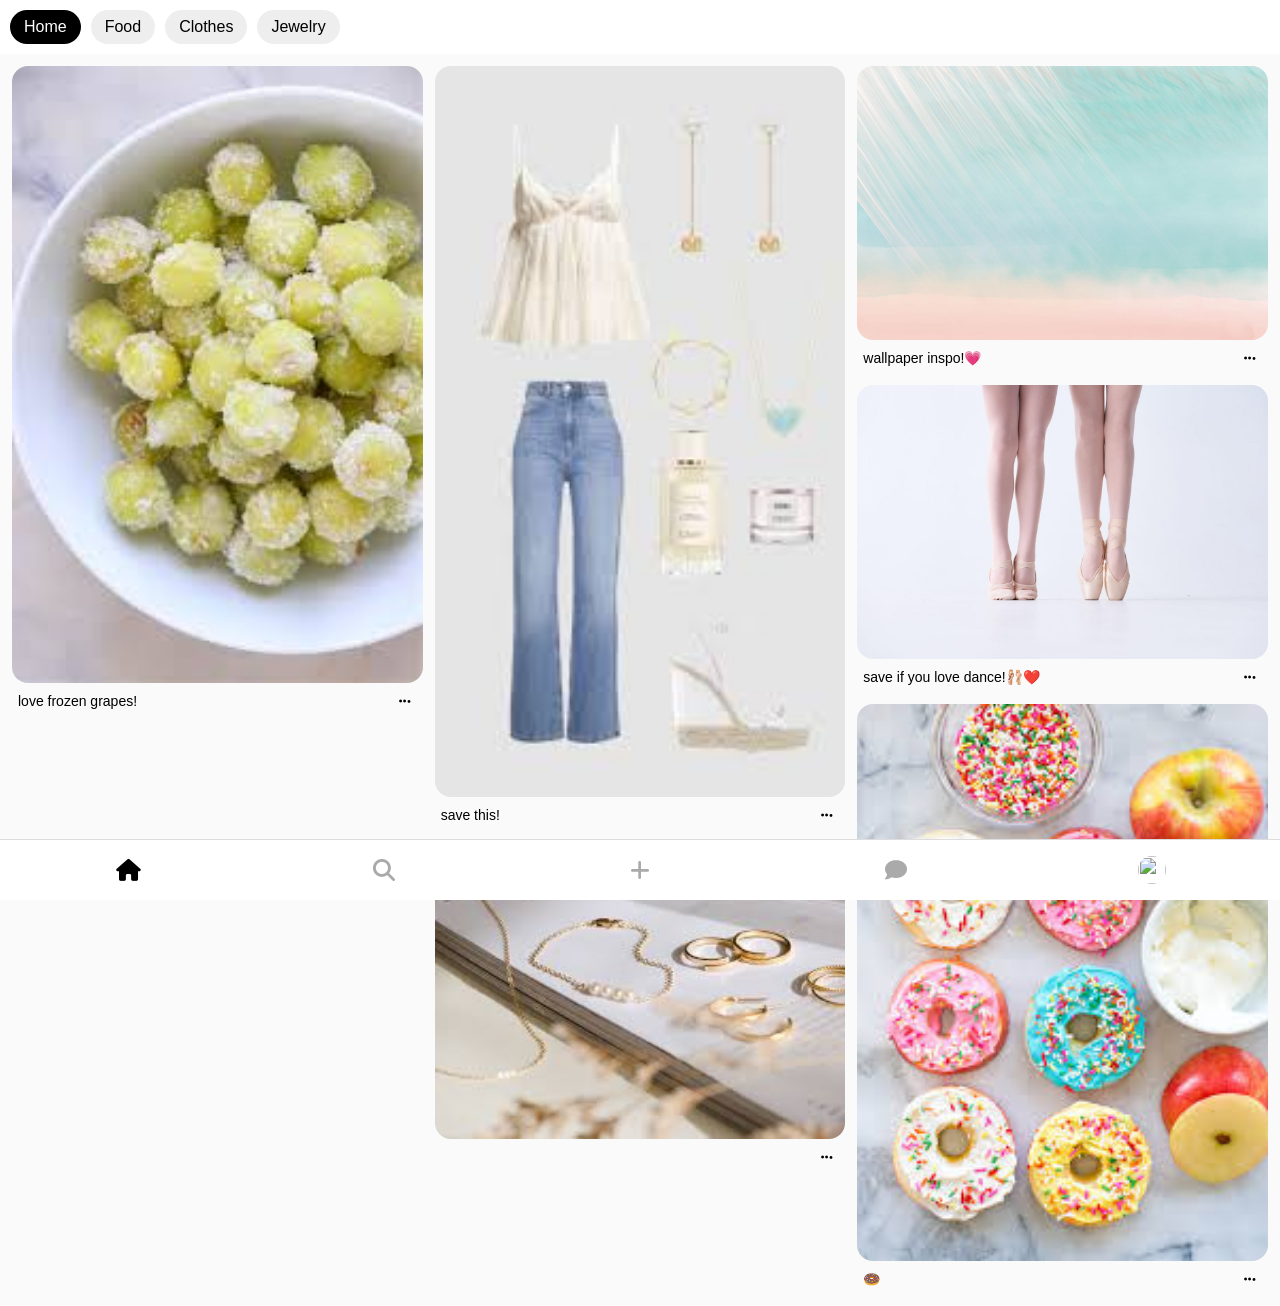
==== index.html @ f0f8ad6f "Update index.html" ====
<!DOCTYPE html>
<html lang="en">
<head>
  <meta charset="UTF-8">
  <title>Home</title>

  <!-- CSS -->
  <link rel="stylesheet" href="style.css">

  <!-- Icons -->
  <link rel="stylesheet" href="https://cdnjs.cloudflare.com/ajax/libs/font-awesome/6.5.0/css/all.min.css">
</head>

<body>

<!-- TOP BAR -->
<div class="top-bar">
  <a class="active" href="index.html">Home</a>
  <a href="food.html">Food</a>
  <a href="clothes.html">Clothes</a>
  <a href="#">Jewelry</a>
</div>

<!-- MASONRY GRID -->
<div class="masonry">

  <!-- PIN -->
  <div class="pin">
  <img src="images/food1.jpeg">

  <button class="save-btn">Save</button>

  <div class="pin-info">
    <span>love frozen grapes!</span>

    <div class="menu">
      <button onclick="toggleMenu(this)">
        <i class="fa-solid fa-ellipsis"></i>
      </button>

      <div class="dropdown">
        <p>Save</p>
        <p>Share</p>
        <p>Download</p>
      </div>
    </div>
  </div>
</div>

  <div class="pin">
    <img src="images/clothes2.jpeg" width="200">

    <button class="save-btn">Save</button>

    <div class="pin-info">
      <span>save this!</span>

      <div class="menu">
        <button onclick="toggleMenu(this)">
          <i class="fa-solid fa-ellipsis"></i>
        </button>

        <div class="dropdown">
          <p>Save</p>
          <p>Share</p>
          <p>Download</p>
        </div>
      </div>
    </div>
  </div>
  
  <div class="pin">
    <img src="images/jewelry4.jpeg">

    <button class="save-btn">Save</button>

    <div class="pin-info">
      <span> </span>

      <div class="menu">
        <button onclick="toggleMenu(this)">
          <i class="fa-solid fa-ellipsis"></i>
        </button>

        <div class="dropdown">
          <p>Save</p>
          <p>Share</p>
          <p>Download</p>
        </div>
      </div>
    </div>
  </div>
  
    <div class="pin">
      <img src="images/home1.jpeg">

      <button class="save-btn">Save</button>

      <div class="pin-info">
        <span>wallpaper inspo!💗</span>

        <div class="menu">
          <button onclick="toggleMenu(this)">
            <i class="fa-solid fa-ellipsis"></i>
          </button>

          <div class="dropdown">
            <p>Save</p>
            <p>Share</p>
            <p>Download</p>
          </div>
        </div>
      </div>
    </div>
    
    <div class="pin">
      <img src="images/home4.jpeg">

      <button class="save-btn">Save</button>

      <div class="pin-info">
        <span>save if you love dance!🩰❤️</span>

        <div class="menu">
          <button onclick="toggleMenu(this)">
            <i class="fa-solid fa-ellipsis"></i>
          </button>

          <div class="dropdown">
            <p>Save</p>
            <p>Share</p>
            <p>Download</p>
          </div>
        </div>
      </div>
    </div>

    <div class="pin">
      <img src="images/food6.jpeg">

      <button class="save-btn">Save</button>

      <div class="pin-info">
        <span>🍩</span>

        <div class="menu">
          <button onclick="toggleMenu(this)">
            <i class="fa-solid fa-ellipsis"></i>
          </button>

          <div class="dropdown">
            <p>Save</p>
            <p>Share</p>
            <p>Download</p>
          </div>
        </div>
      </div>
    </div>

</div>

<!-- BOTTOM BAR -->
<div class="bottom-bar">
  <a href="index.html" class="active"><i class="fa-solid fa-house"></i></a>
  <a href="search.html"><i class="fa-solid fa-magnifying-glass"></i></a>
  <a href="create.html"><i class="fa-solid fa-plus"></i></a>
  <a href="messages.html"><i class="fa-solid fa-comment"></i></a>
  <a href="profile.html"><img src="images/profile.jpg" class="profile-icon"></a>
</div>

<script>
function toggleMenu(button) {
  const dropdown = button.nextElementSibling;
  dropdown.classList.toggle("show");
}
</script>

</body>
</html>
---- style.css ----
body {
  margin: 0;
  font-family: Arial, sans-serif;
  background: #fafafa;
}

/* TOP BAR */
.top-bar {
  display: flex;
  gap: 10px;
  padding: 10px;
  background: white;
  overflow-x: auto;
}

.top-bar a {
  text-decoration: none;
  padding: 8px 14px;
  border-radius: 20px;
  background: #eee;
  color: black;
}

.top-bar a.active {
  background: black;
  color: white;
}

/* MASONRY */
.masonry {
  column-count: 2;
  column-gap: 12px;
  padding: 12px;
}

.pin {
  break-inside: avoid;
  margin-bottom: 12px;
  position: relative;
}

.pin img {
  width: 100%;
  border-radius: 16px;
}

/* INFO */
.pin-info {
  display: flex;
  justify-content: space-between;
  padding: 6px;
  font-size: 14px;
}

/* SAVE BUTTON */
.save-btn {
  position: absolute;
  top: 10px;
  right: 10px;
  background: red;
  color: white;
  border: none;
  padding: 6px 12px;
  border-radius: 20px;
  display: none;
}

.pin:hover .save-btn {
  display: block;
}

/* HOVER EFFECT */
.pin::after {
  content: "";
  position: absolute;
  inset: 0;
  background: rgba(0,0,0,0);
  border-radius: 16px;
  transition: 0.2s;
}

.pin:hover::after {
  background: rgba(0,0,0,0.15);
}

/* MENU */
.menu {
  position: relative;
}

.menu button {
  border: none;
  background: none;
  cursor: pointer;
}

.dropdown {
  display: none;
  position: absolute;
  right: 0;
  background: white;
  border: 1px solid #ccc;
  border-radius: 8px;
}

.dropdown p {
  margin: 5px;
  padding: 5px;
}

.dropdown p:hover {
  background: #eee;
}

.show {
  display: block;
}

/* BOTTOM BAR */
.bottom-bar {
  position: fixed;
  bottom: 0;
  width: 100%;
  height: 60px;
  display: grid;
  grid-template-columns: repeat(5, 1fr);
  background: white;
  border-top: 1px solid #ddd;
}

.bottom-bar a {
  display: flex;
  align-items: center;
  justify-content: center;
  color: #aaa;
  text-decoration: none;
}

.bottom-bar a.active {
  color: black;
}

.bottom-bar i {
  font-size: 22px;
}

/* PROFILE */
.profile-icon {
  width: 28px;
  height: 28px;
  border-radius: 50%;
}

/* RESPONSIVE */
@media (min-width: 900px) {
  .masonry {
    column-count: 3;
  }
}
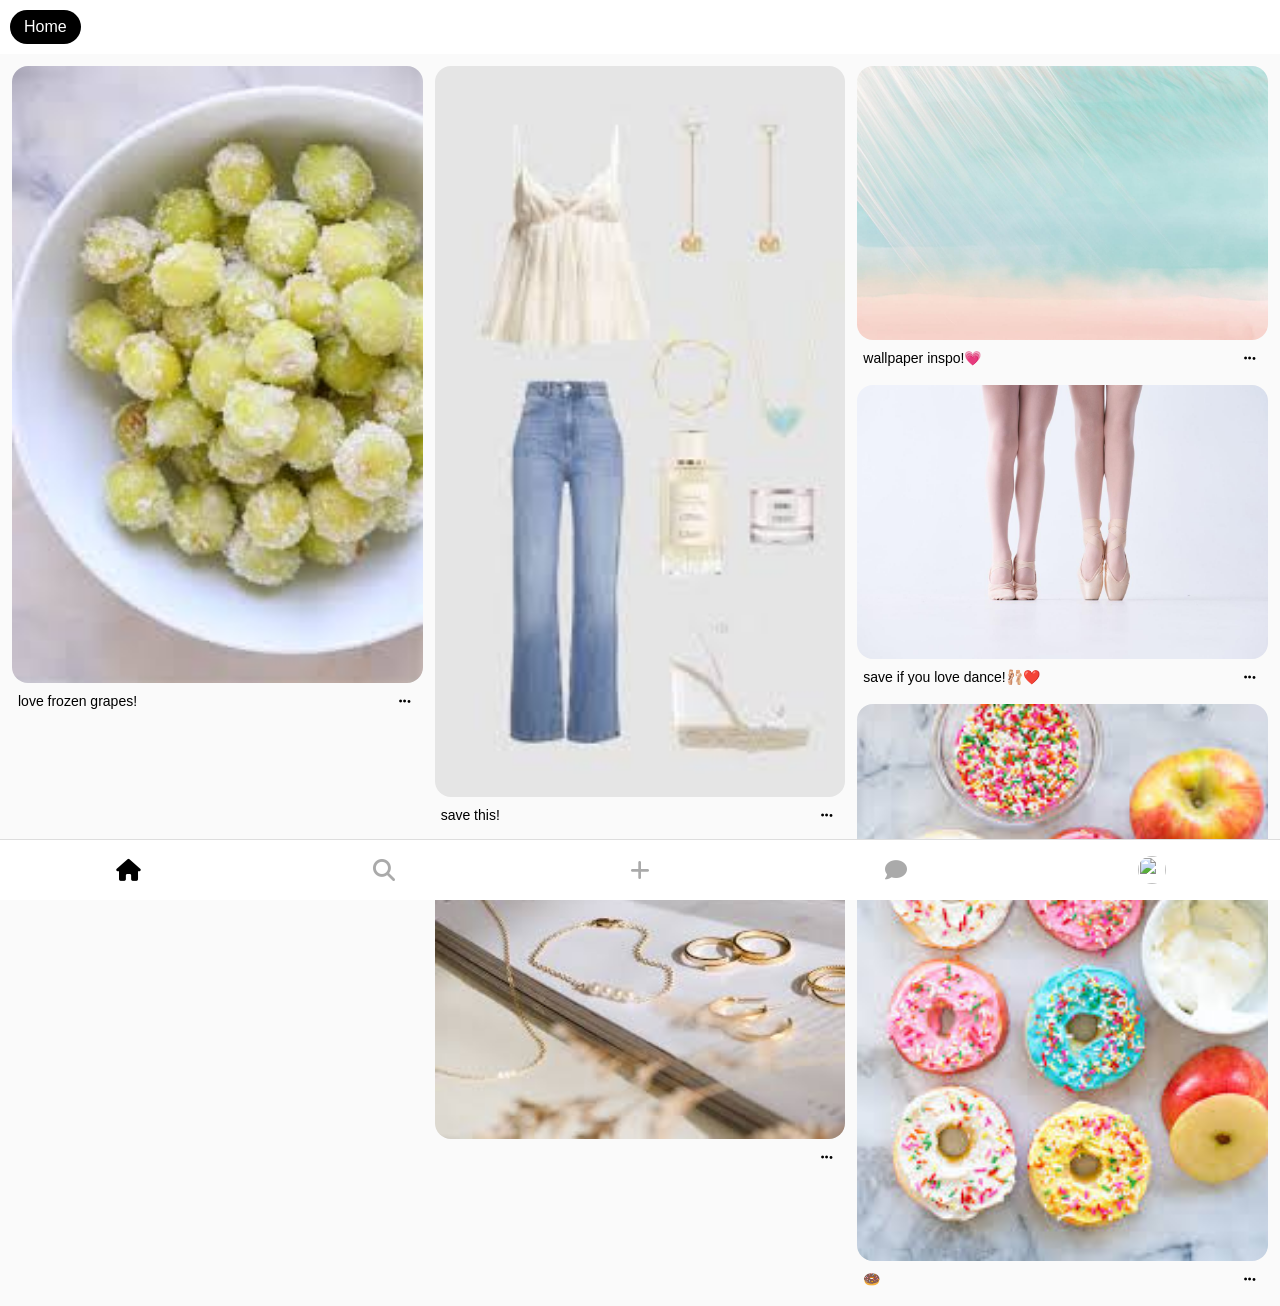
==== commit cc9cece3: "Update index.html" ====
--- a/index.html
+++ b/index.html
@@ -16,9 +16,6 @@
 <!-- TOP BAR -->
 <div class="top-bar">
   <a class="active" href="index.html">Home</a>
-  <a href="food.html">Food</a>
-  <a href="clothes.html">Clothes</a>
-  <a href="#">Jewelry</a>
 </div>
 
 <!-- MASONRY GRID -->
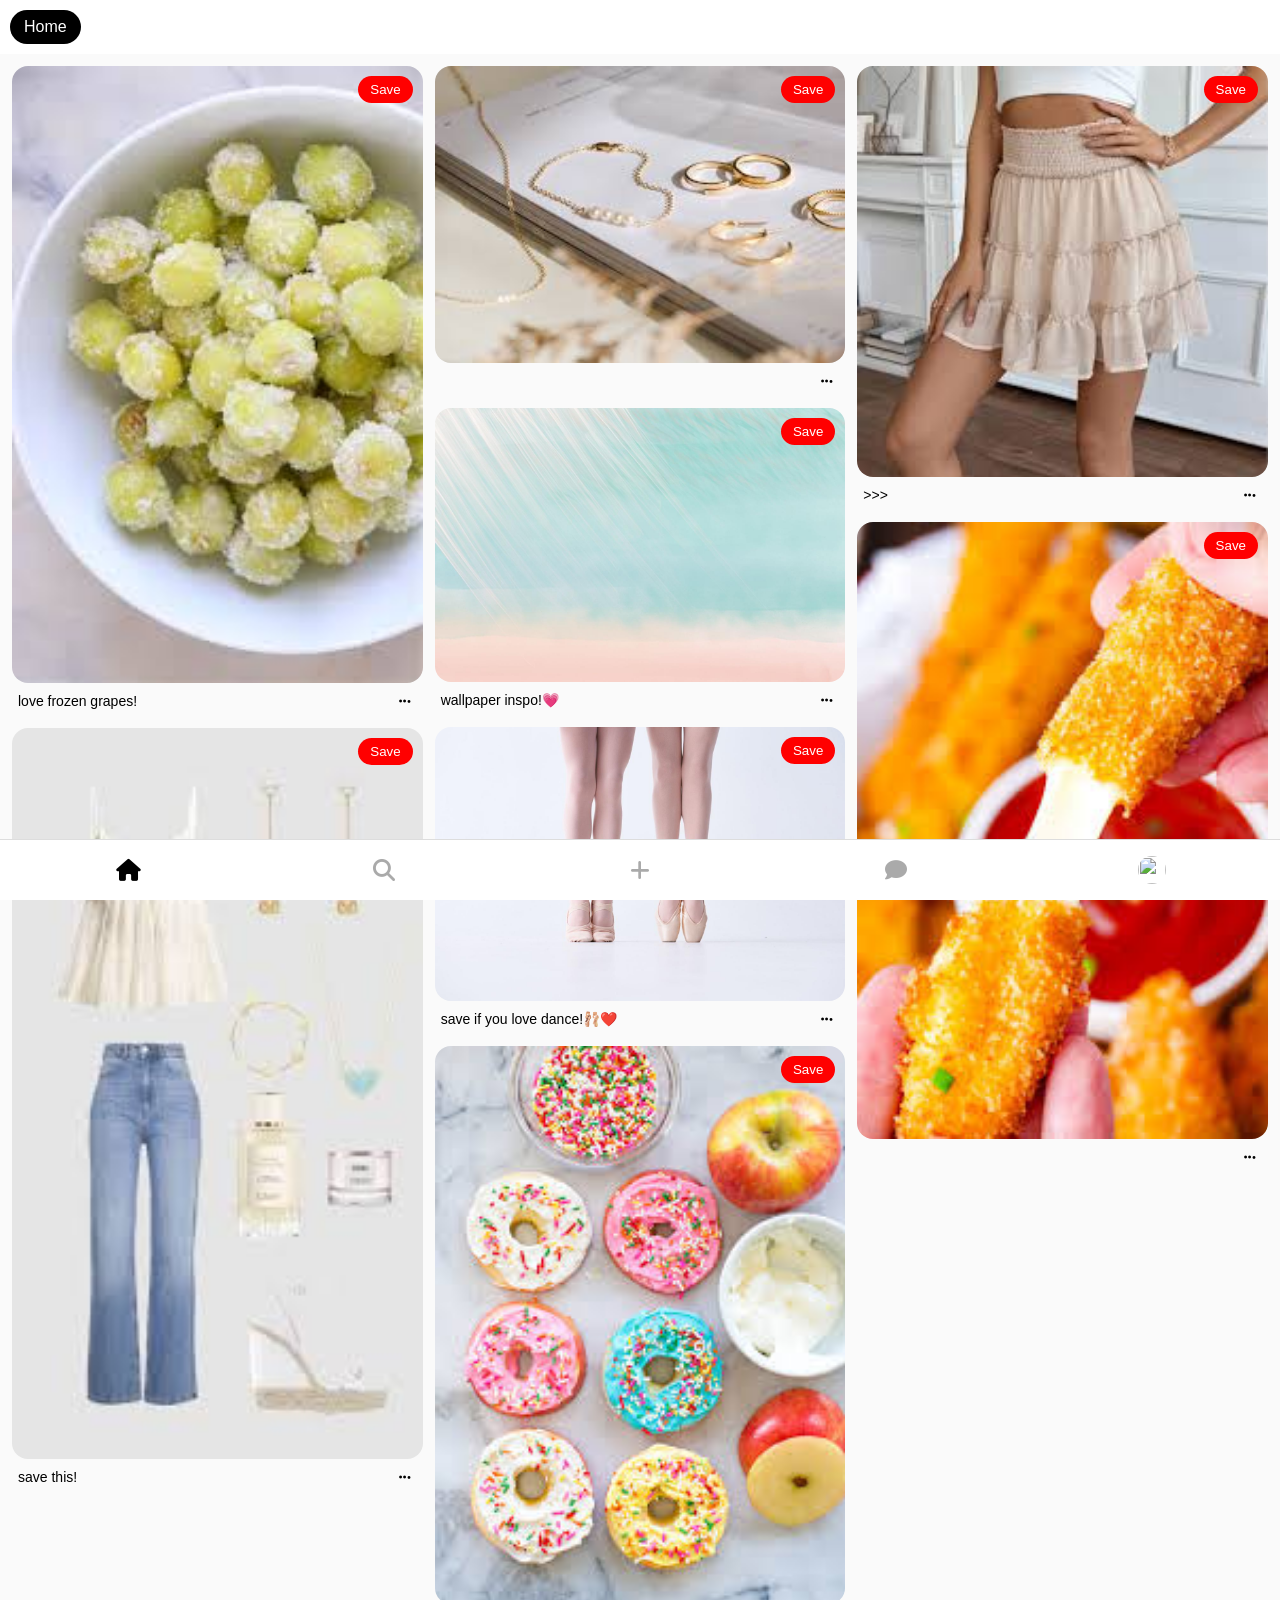
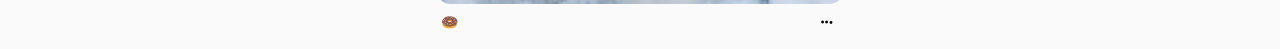
==== commit 4060e309: "Update index.html" ====
--- a/index.html
+++ b/index.html
@@ -23,9 +23,9 @@
 
   <!-- PIN -->
   <div class="pin">
-  <img src="images/food1.jpeg">
-
-  <button class="save-btn">Save</button>
+  <img src="images/food1.jpeg" class="pin-img">
+
+  <button class="save-btn" onclick="saveImage(this)">Save</button>
 
   <div class="pin-info">
     <span>love frozen grapes!</span>
@@ -47,7 +47,7 @@
   <div class="pin">
     <img src="images/clothes2.jpeg" width="200">
 
-    <button class="save-btn">Save</button>
+    <button class="save-btn" onclick="saveImage(this)">Save</button>
 
     <div class="pin-info">
       <span>save this!</span>
@@ -69,7 +69,7 @@
   <div class="pin">
     <img src="images/jewelry4.jpeg">
 
-    <button class="save-btn">Save</button>
+    <button class="save-btn" onclick="saveImage(this)">Save</button>
 
     <div class="pin-info">
       <span> </span>
@@ -91,7 +91,7 @@
     <div class="pin">
       <img src="images/home1.jpeg">
 
-      <button class="save-btn">Save</button>
+      <button class="save-btn" onclick="saveImage(this)">Save</button>
 
       <div class="pin-info">
         <span>wallpaper inspo!💗</span>
@@ -113,7 +113,7 @@
     <div class="pin">
       <img src="images/home4.jpeg">
 
-      <button class="save-btn">Save</button>
+      <button class="save-btn" onclick="saveImage(this)">Save</button>
 
       <div class="pin-info">
         <span>save if you love dance!🩰❤️</span>
@@ -135,10 +135,54 @@
     <div class="pin">
       <img src="images/food6.jpeg">
 
-      <button class="save-btn">Save</button>
+      <button class="save-btn" onclick="saveImage(this)">Save</button>
 
       <div class="pin-info">
         <span>🍩</span>
+
+        <div class="menu">
+          <button onclick="toggleMenu(this)">
+            <i class="fa-solid fa-ellipsis"></i>
+          </button>
+
+          <div class="dropdown">
+            <p>Save</p>
+            <p>Share</p>
+            <p>Download</p>
+          </div>
+        </div>
+      </div>
+    </div>
+    
+    <div class="pin">
+      <img src="images/clothes5.jpeg">
+
+      <button class="save-btn" onclick="saveImage(this)">Save</button>
+
+      <div class="pin-info">
+        <span>>>></span>
+
+        <div class="menu">
+          <button onclick="toggleMenu(this)">
+            <i class="fa-solid fa-ellipsis"></i>
+          </button>
+
+          <div class="dropdown">
+            <p>Save</p>
+            <p>Share</p>
+            <p>Download</p>
+          </div>
+        </div>
+      </div>
+    </div>
+    
+    <div class="pin">
+      <img src="images/food7.jpeg">
+
+      <button class="save-btn" onclick="saveImage(this)">Save</button>
+
+      <div class="pin-info">
+        <span> </span></span>
 
         <div class="menu">
           <button onclick="toggleMenu(this)">
@@ -171,6 +215,20 @@
   dropdown.classList.toggle("show");
 }
 </script>
+<script>
+function saveImage(button) {
+  const pin = button.parentElement;
+  const img = pin.querySelector(".pin-img").src;
+
+  let saved = JSON.parse(localStorage.getItem("savedImages")) || [];
+
+  saved.push(img);
+
+  localStorage.setItem("savedImages", JSON.stringify(saved));
+
+  alert("Saved!");
+}
+</script>
 
 </body>
 </html>
--- a/style.css
+++ b/style.css
@@ -54,6 +54,7 @@
 
 /* SAVE BUTTON */
 .save-btn {
+  z-index: 999;
   position: absolute;
   top: 10px;
   right: 10px;
@@ -62,26 +63,9 @@
   border: none;
   padding: 6px 12px;
   border-radius: 20px;
-  display: none;
-}
-
-.pin:hover .save-btn {
   display: block;
 }
 
-/* HOVER EFFECT */
-.pin::after {
-  content: "";
-  position: absolute;
-  inset: 0;
-  background: rgba(0,0,0,0);
-  border-radius: 16px;
-  transition: 0.2s;
-}
-
-.pin:hover::after {
-  background: rgba(0,0,0,0.15);
-}
 
 /* MENU */
 .menu {
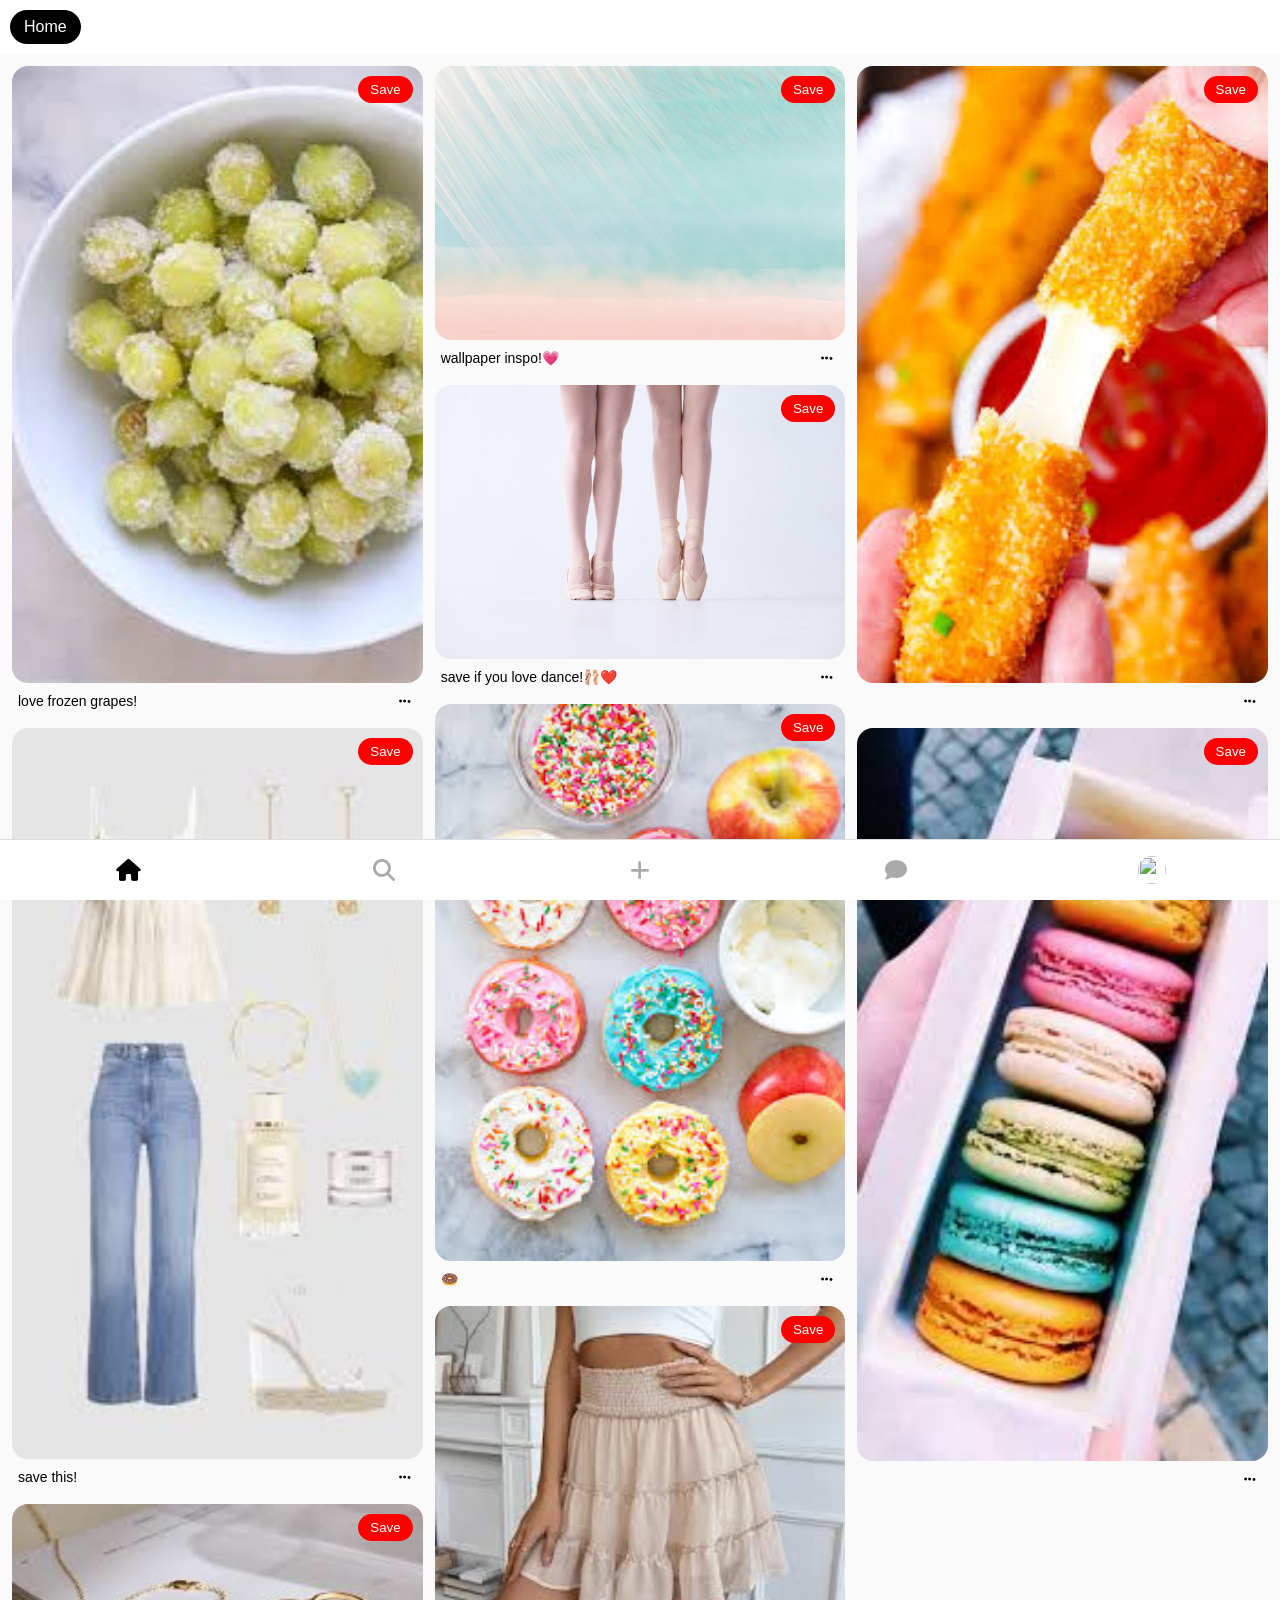
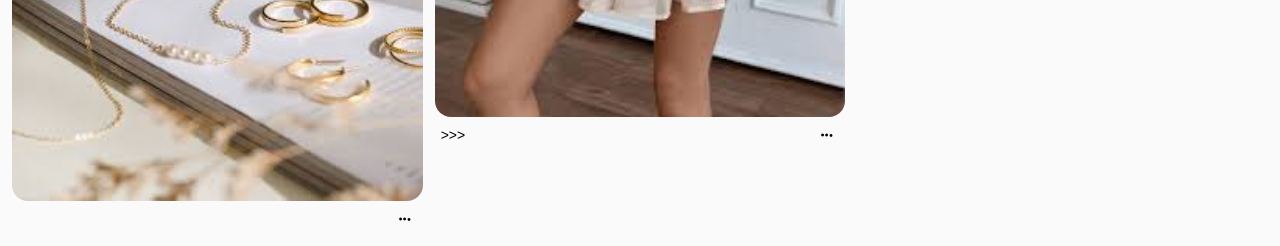
==== commit 896af916: "Update index.html" ====
--- a/index.html
+++ b/index.html
@@ -45,7 +45,7 @@
 </div>
 
   <div class="pin">
-    <img src="images/clothes2.jpeg" width="200">
+    <img src="images/clothes2.jpeg" class="pin-img">
 
     <button class="save-btn" onclick="saveImage(this)">Save</button>
 
@@ -67,7 +67,7 @@
   </div>
   
   <div class="pin">
-    <img src="images/jewelry4.jpeg">
+    <img src="images/jewelry4.jpeg" class="pin-img">
 
     <button class="save-btn" onclick="saveImage(this)">Save</button>
 
@@ -89,7 +89,7 @@
   </div>
   
     <div class="pin">
-      <img src="images/home1.jpeg">
+      <img src="images/home1.jpeg" class="pin-img">
 
       <button class="save-btn" onclick="saveImage(this)">Save</button>
 
@@ -111,7 +111,7 @@
     </div>
     
     <div class="pin">
-      <img src="images/home4.jpeg">
+      <img src="images/home4.jpeg" class="pin-img">
 
       <button class="save-btn" onclick="saveImage(this)">Save</button>
 
@@ -133,7 +133,7 @@
     </div>
 
     <div class="pin">
-      <img src="images/food6.jpeg">
+      <img src="images/food6.jpeg" class="pin-img">
 
       <button class="save-btn" onclick="saveImage(this)">Save</button>
 
@@ -155,7 +155,7 @@
     </div>
     
     <div class="pin">
-      <img src="images/clothes5.jpeg">
+      <img src="images/clothes5.jpeg" class="pin-img">
 
       <button class="save-btn" onclick="saveImage(this)">Save</button>
 
@@ -177,7 +177,29 @@
     </div>
     
     <div class="pin">
-      <img src="images/food7.jpeg">
+      <img src="images/food7.jpeg" class="pin-img">
+
+      <button class="save-btn" onclick="saveImage(this)">Save</button>
+
+      <div class="pin-info">
+        <span> </span></span>
+
+        <div class="menu">
+          <button onclick="toggleMenu(this)">
+            <i class="fa-solid fa-ellipsis"></i>
+          </button>
+
+          <div class="dropdown">
+            <p>Save</p>
+            <p>Share</p>
+            <p>Download</p>
+          </div>
+        </div>
+      </div>
+    </div>
+    
+    <div class="pin">
+      <img src="images/food3.jpeg" class="pin-img">
 
       <button class="save-btn" onclick="saveImage(this)">Save</button>
 
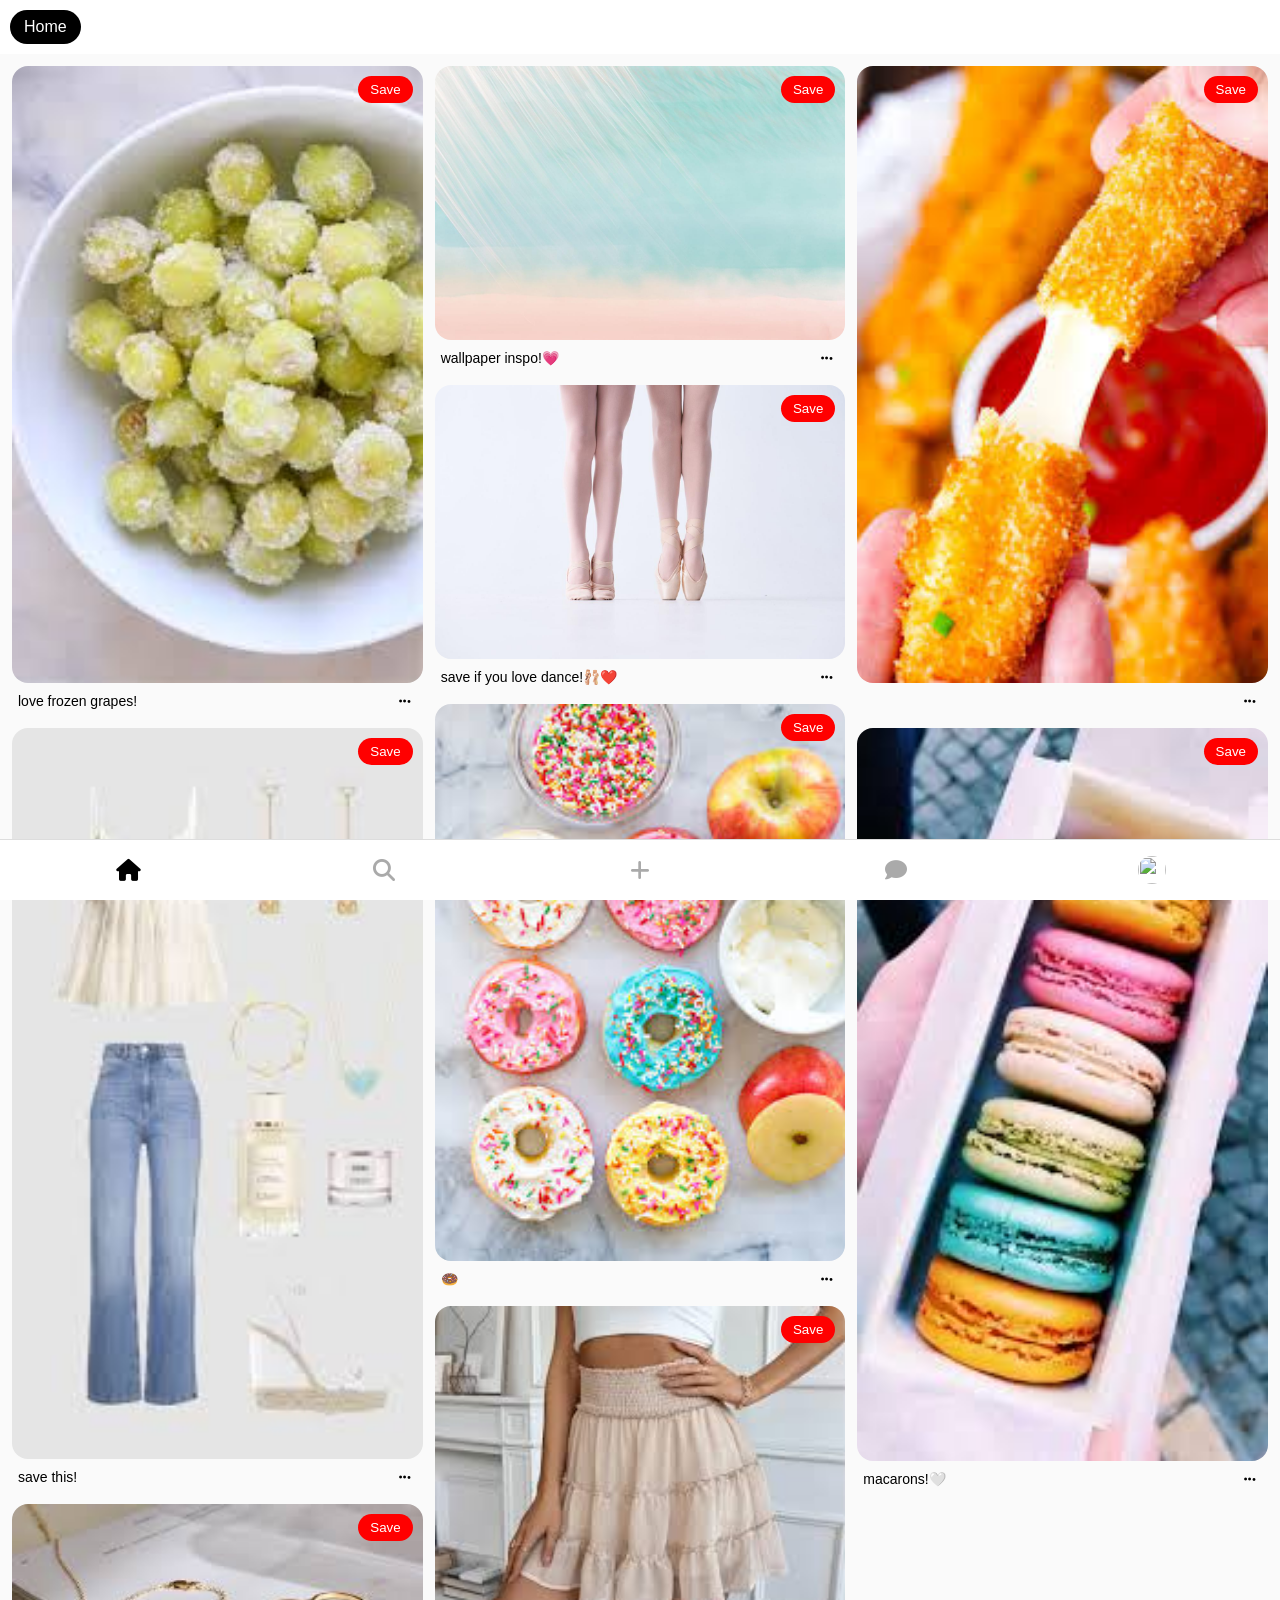
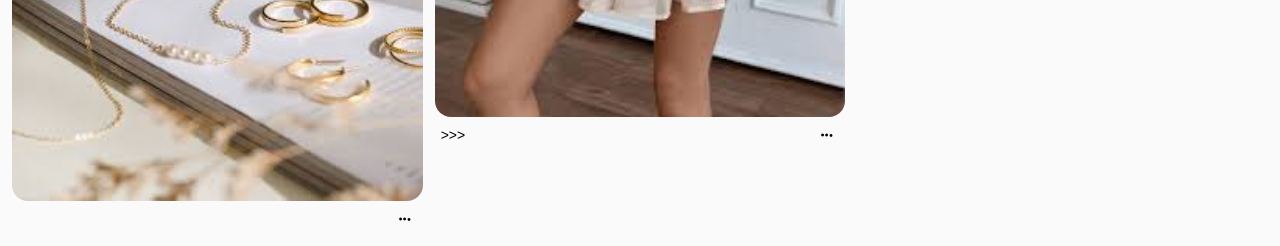
==== commit 46f78447: "Update index.html" ====
--- a/index.html
+++ b/index.html
@@ -204,7 +204,7 @@
       <button class="save-btn" onclick="saveImage(this)">Save</button>
 
       <div class="pin-info">
-        <span> </span></span>
+        <span>macarons!🤍</span></span>
 
         <div class="menu">
           <button onclick="toggleMenu(this)">
